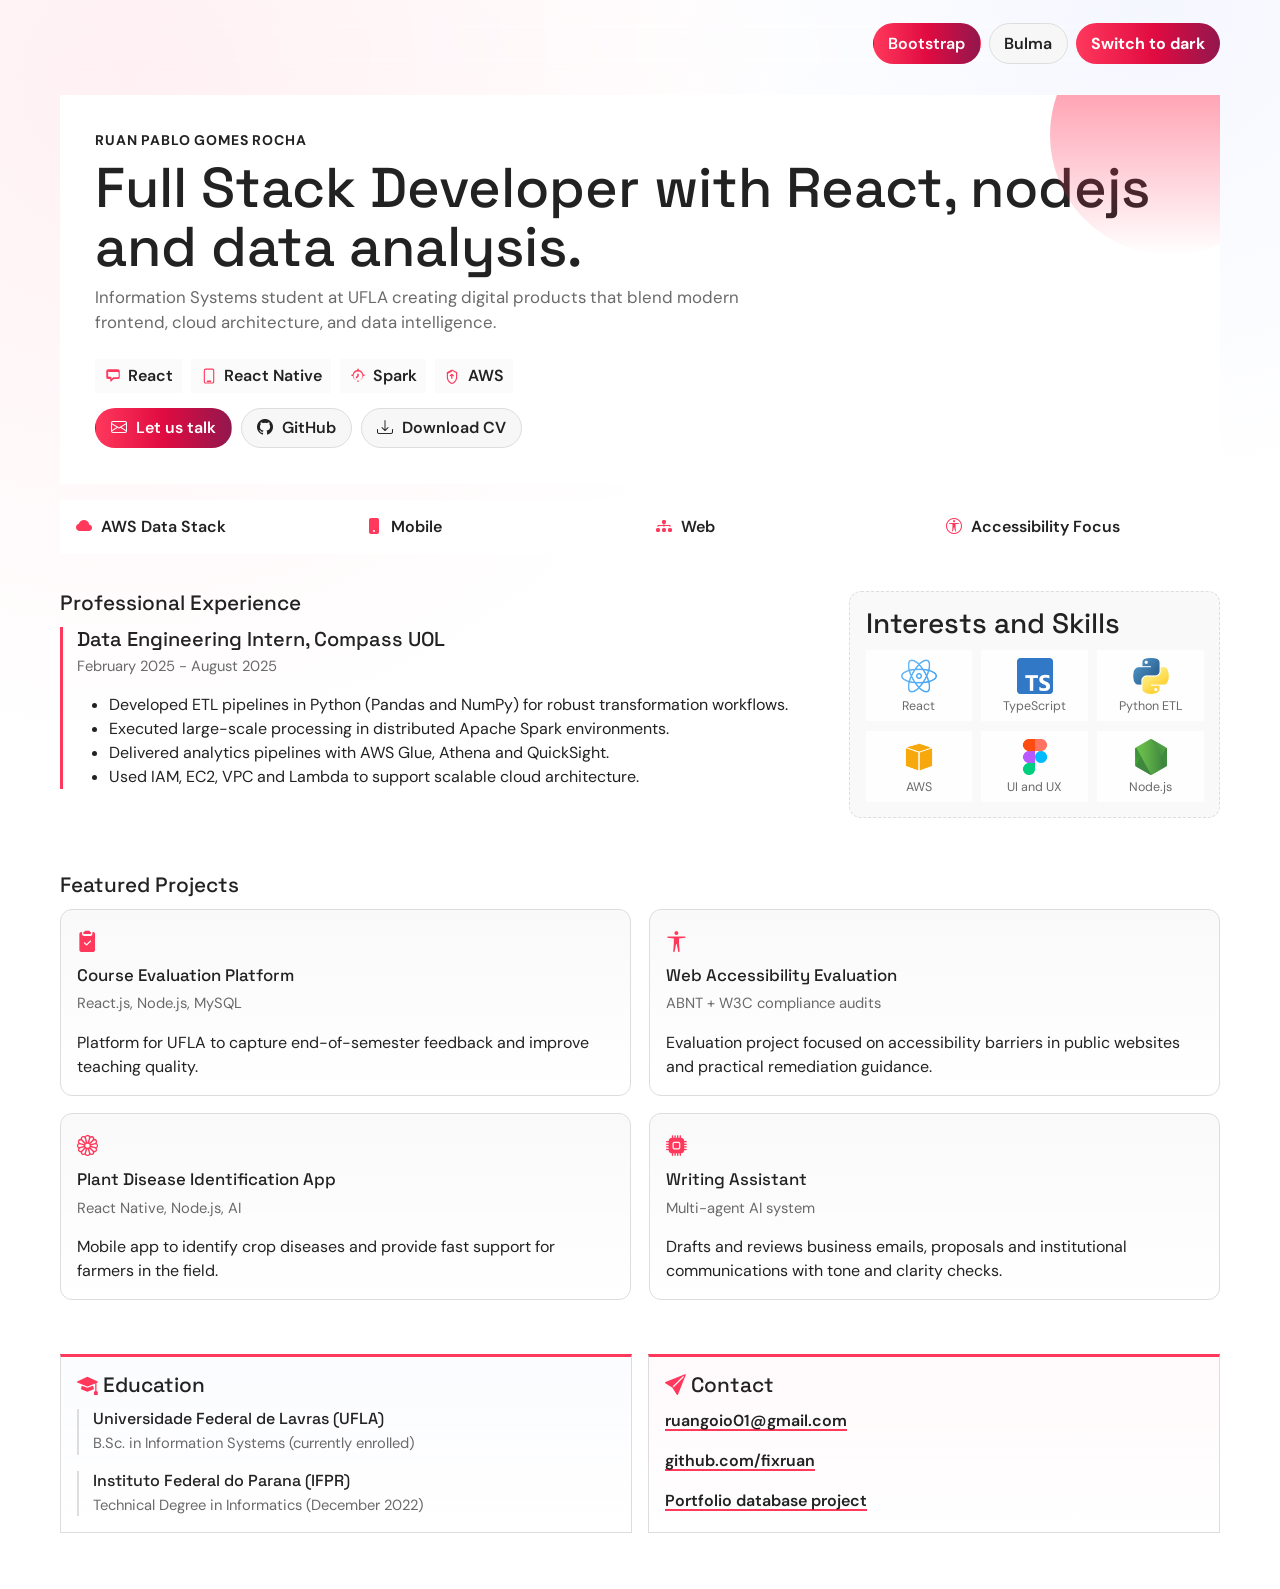
==== index-bootstrap.html @ f389c53b "import files" ====
<!doctype html>
<html lang="en" data-theme="light">
  <head>
    <meta charset="UTF-8" />
    <meta name="viewport" content="width=device-width, initial-scale=1" />
    <title>Ruan Rocha | Personal Page (Bootstrap)</title>
    <link
      href="https://cdn.jsdelivr.net/npm/bootstrap@5.3.3/dist/css/bootstrap.min.css"
      rel="stylesheet"
      integrity="sha384-QWTKZyjpPEjISv5WaRU9OFeRpok6YctnYmDr5pNlyT2bRjXh0JMhjY6hW+ALEwIH"
      crossorigin="anonymous"
    />
    <link
      rel="stylesheet"
      href="https://cdn.jsdelivr.net/npm/bootstrap-icons@1.11.3/font/bootstrap-icons.min.css"
    />
    <link rel="stylesheet" href="styles.css" />
  </head>
  <body>
    <div class="site-shell py-3">
      <header class="top-nav d-flex flex-wrap align-items-center justify-content-between gap-2 mb-4 fade-in">
        <div></div>
        <div class="d-flex flex-wrap gap-2 align-items-center">
          <a class="nav-pill is-active" href="index-bootstrap.html">Bootstrap</a>
          <a class="nav-pill" href="index-bulma.html">Bulma</a>
          <button type="button" class="theme-toggle" data-theme-toggle aria-label="Toggle color theme"></button>
        </div>
      </header>

      <main>
        <section class="hero-panel hero-split fade-in delay-1 reveal-on-scroll">
          <div class="row g-4 align-items-center">
            <div class="col-12">
              <p class="text-uppercase small fw-bold mb-2" style="letter-spacing: 0.06em">Ruan Pablo Gomes Rocha</p>
              <h1 class="name-title brand-font">Full Stack Developer with React, nodejs and data analysis.</h1>
              <p class="kicker mb-4">
                Information Systems student at UFLA creating digital products that blend modern frontend, cloud architecture, and data intelligence.
              </p>
              <div class="skills-inline" aria-label="Primary skills">
                <span class="skills-inline-item">
                  <svg viewBox="0 0 24 24" aria-hidden="true" focusable="false">
                    <path d="M3 5.5A2.5 2.5 0 0 1 5.5 3h13A2.5 2.5 0 0 1 21 5.5v8A2.5 2.5 0 0 1 18.5 16h-5.6l-3.2 3.2a.8.8 0 0 1-1.37-.57V16H5.5A2.5 2.5 0 0 1 3 13.5v-8Zm3.5.5a1 1 0 0 0-1 1v5a1 1 0 0 0 1 1h2.6a.8.8 0 0 1 .8.8v2.16l2.06-2.06a.8.8 0 0 1 .57-.24h5.97a1 1 0 0 0 1-1v-5a1 1 0 0 0-1-1h-12Z" />
                  </svg>
                  React
                </span>
                <span class="skills-inline-item">
                  <svg viewBox="0 0 24 24" aria-hidden="true" focusable="false">
                    <path d="M7.5 2A2.5 2.5 0 0 0 5 4.5v15A2.5 2.5 0 0 0 7.5 22h9a2.5 2.5 0 0 0 2.5-2.5v-15A2.5 2.5 0 0 0 16.5 2h-9Zm0 1.5h9a1 1 0 0 1 1 1v15a1 1 0 0 1-1 1h-9a1 1 0 0 1-1-1v-15a1 1 0 0 1 1-1ZM10 18a1 1 0 1 0 0 2h4a1 1 0 1 0 0-2h-4Z" />
                  </svg>
                  React Native
                </span>
                <span class="skills-inline-item">
                  <svg viewBox="0 0 24 24" aria-hidden="true" focusable="false">
                    <path d="M12 2a1 1 0 0 1 1 1v1.05a7.001 7.001 0 0 1 5.95 5.95H20a1 1 0 1 1 0 2h-1.05a7.001 7.001 0 0 1-5.95 5.95V19a1 1 0 1 1-2 0v-1.05A7.001 7.001 0 0 1 5.05 12H4a1 1 0 1 1 0-2h1.05A7.001 7.001 0 0 1 11 4.05V3a1 1 0 0 1 1-1Zm0 4a6 6 0 1 0 0 12 6 6 0 0 0 0-12Zm0 2.5a1 1 0 0 1 1 1V12a1 1 0 0 1-.3.7l-1.8 1.8a1 1 0 1 1-1.4-1.4l1.5-1.5V9.5a1 1 0 0 1 1-1Z" />
                  </svg>
                  Spark
                </span>
                <span class="skills-inline-item">
                  <svg viewBox="0 0 24 24" aria-hidden="true" focusable="false">
                    <path d="M12 3.2 5.1 7v6.7c0 4.2 2.9 8 6.9 9.1 4-1.1 6.9-4.9 6.9-9.1V7L12 3.2Zm0 1.7 5.4 3v5.8c0 3.4-2.2 6.5-5.4 7.6-3.2-1.1-5.4-4.2-5.4-7.6V8.9l5.4-3Zm-1.1 4.3-2.2 2.2 1.1 1.1 1.1-1.1v4.3h1.6v-4.3l1.1 1.1 1.1-1.1-2.2-2.2h-1.6Z" />
                  </svg>
                  AWS
                </span>
              </div>
              <div class="hero-actions">
                <a class="nav-pill is-active" href="mailto:ruangoio01@gmail.com"><i class="bi bi-envelope"></i> Let us talk</a>
                <a class="nav-pill" href="https://github.com/fixruan" target="_blank" rel="noreferrer"><i class="bi bi-github"></i> GitHub</a>
                <a class="nav-pill" href="cv%20-%20en.pdf" download="Ruan-Pablo-Gomes-Rocha-CV-en.pdf"><i class="bi bi-download"></i> Download CV</a>
              </div>
            </div>
          </div>
        </section>

        <section class="strip-metrics reveal-on-scroll">
          <div class="metric-item">
            <i class="bi bi-cloud-fill"></i>
            <span>AWS Data Stack</span>
          </div>
          <div class="metric-item">
            <i class="bi bi-phone-fill"></i>
            <span>Mobile</span>
          </div>
          <div class="metric-item">
            <i class="bi bi-diagram-3-fill"></i>
            <span>Web</span>
          </div>
          <div class="metric-item">
            <i class="bi bi-universal-access-circle"></i>
            <span>Accessibility Focus</span>
          </div>
        </section>

        <section class="feature-block reveal-on-scroll">
          <div class="row g-4">
            <div class="col-lg-8">
              <h2 class="section-title brand-font">Professional Experience</h2>
              <article class="timeline-item mb-0 timeline-accent">
                <h3 class="h5 mb-1">Data Engineering Intern, Compass UOL</h3>
                <p class="item-meta mb-3">February 2025 - August 2025</p>
                <ul class="mb-0">
                  <li>Developed ETL pipelines in Python (Pandas and NumPy) for robust transformation workflows.</li>
                  <li>Executed large-scale processing in distributed Apache Spark environments.</li>
                  <li>Delivered analytics pipelines with AWS Glue, Athena and QuickSight.</li>
                  <li>Used IAM, EC2, VPC and Lambda to support scalable cloud architecture.</li>
                </ul>
              </article>
            </div>
            <div class="col-lg-4">
              <div class="skills-wall">
                <h3 class="brand-font">Interests and Skills</h3>
                <div class="skills-media-grid">
                  <figure class="skill-media">
                    <img src="assets/react.png" alt="React" loading="lazy" />
                    <figcaption>React</figcaption>
                  </figure>
                  <figure class="skill-media">
                    <img src="assets/typescript.png" alt="TypeScript" loading="lazy" />
                    <figcaption>TypeScript</figcaption>
                  </figure>
                  <figure class="skill-media">
                    <img src="assets/python.png" alt="Python" loading="lazy" />
                    <figcaption>Python ETL</figcaption>
                  </figure>
                  <figure class="skill-media">
                    <img src="assets/aws.png" alt="AWS" loading="lazy" />
                    <figcaption>AWS</figcaption>
                  </figure>
                  <figure class="skill-media">
                    <img src="assets/figma.png" alt="Figma" loading="lazy" />
                    <figcaption>UI and UX</figcaption>
                  </figure>
                  <figure class="skill-media">
                    <img src="assets/node-js.png" alt="Node.js" loading="lazy" />
                    <figcaption>Node.js</figcaption>
                  </figure>
                </div>
              </div>
            </div>
          </div>
        </section>

        <section class="feature-block reveal-on-scroll">
          <h2 class="section-title brand-font">Featured Projects</h2>
          <div class="project-grid project-grid-vivid">
            <article class="project-card project-card-vivid">
              <p class="project-icon"><i class="bi bi-clipboard2-check-fill"></i></p>
              <h3 class="project-title brand-font">Course Evaluation Platform</h3>
              <p class="item-meta">React.js, Node.js, MySQL</p>
              <p class="mb-0">Platform for UFLA to capture end-of-semester feedback and improve teaching quality.</p>
            </article>
            <article class="project-card project-card-vivid">
              <p class="project-icon"><i class="bi bi-universal-access"></i></p>
              <h3 class="project-title brand-font">Web Accessibility Evaluation</h3>
              <p class="item-meta">ABNT + W3C compliance audits</p>
              <p class="mb-0">Evaluation project focused on accessibility barriers in public websites and practical remediation guidance.</p>
            </article>
            <article class="project-card project-card-vivid">
              <p class="project-icon"><i class="bi bi-flower1"></i></p>
              <h3 class="project-title brand-font">Plant Disease Identification App</h3>
              <p class="item-meta">React Native, Node.js, AI</p>
              <p class="mb-0">Mobile app to identify crop diseases and provide fast support for farmers in the field.</p>
            </article>
            <article class="project-card project-card-vivid">
              <p class="project-icon"><i class="bi bi-cpu-fill"></i></p>
              <h3 class="project-title brand-font">Writing Assistant</h3>
              <p class="item-meta">Multi-agent AI system</p>
              <p class="mb-0">Drafts and reviews business emails, proposals and institutional communications with tone and clarity checks.</p>
            </article>
          </div>
        </section>

        <section class="feature-block reveal-on-scroll">
          <div class="row g-3 align-items-stretch aligned-equal">
            <div class="col-md-6 d-flex">
              <section class="info-panel panel-education h-100 w-100">
                <h2 class="section-title brand-font"><i class="bi bi-mortarboard-fill"></i> Education</h2>
                <div class="timeline-item">
                  <h3 class="h6 mb-1">Universidade Federal de Lavras (UFLA)</h3>
                  <p class="item-meta mb-0">B.Sc. in Information Systems (currently enrolled)</p>
                </div>
                <div class="timeline-item mb-0">
                  <h3 class="h6 mb-1">Instituto Federal do Parana (IFPR)</h3>
                  <p class="item-meta mb-0">Technical Degree in Informatics (December 2022)</p>
                </div>
              </section>
            </div>
            <div class="col-md-6 d-flex">
              <section class="info-panel panel-contact h-100 w-100">
                <h2 class="section-title brand-font"><i class="bi bi-send-fill"></i> Contact</h2>
                <p class="mb-3"><a class="contact-link" href="mailto:ruangoio01@gmail.com">ruangoio01@gmail.com</a></p>
                <p class="mb-3"><a class="contact-link" href="https://github.com/fixruan" target="_blank" rel="noreferrer">github.com/fixruan</a></p>
                <p class="mb-0"><a class="contact-link" href="https://www.hardwareishard.net/portfolio-database" target="_blank" rel="noreferrer">Portfolio database project</a></p>
              </section>
            </div>
          </div>
        </section>
      </main>

      <footer class="footer-note"></footer>
    </div>

    <script src="script.js"></script>
  </body>
</html>
---- styles.css ----
@import url('https://fonts.googleapis.com/css2?family=DM+Sans:wght@400;500;700&family=Space+Grotesk:wght@500;700&display=swap');

:root {
  --bg: #ffffff;
  --surface: #ffffff;
  --surface-soft: #f7f7f7;
  --text: #222222;
  --text-muted: #6a6a6a;
  --border: #dddddd;
  --brand: #ff385c;
  --brand-deep: #e00b41;
  --luxe: #460479;
  --plus: #92174d;
  --hero-a: #fff0f3;
  --hero-b: #f5f7ff;
  --shadow-card: rgba(0, 0, 0, 0.02) 0 0 0 1px, rgba(0, 0, 0, 0.04) 0 2px 6px 0, rgba(0, 0, 0, 0.1) 0 4px 8px 0;
  --radius-lg: 20px;
  --radius-md: 14px;
}

:root[data-theme='dark'] {
  --bg: #121214;
  --surface: #1b1b1f;
  --surface-soft: #22232a;
  --text: #f7f7f7;
  --text-muted: #c1c1c1;
  --border: #3a3a44;
  --hero-a: #2a1520;
  --hero-b: #131f34;
  --shadow-card: rgba(0, 0, 0, 0.35) 0 0 0 1px, rgba(0, 0, 0, 0.45) 0 10px 20px -8px;
}

* {
  box-sizing: border-box;
}

body {
  margin: 0;
  font-family: 'DM Sans', system-ui, -apple-system, sans-serif;
  background: radial-gradient(circle at 10% 5%, var(--hero-a), transparent 35%),
    radial-gradient(circle at 90% 0%, var(--hero-b), transparent 25%),
    var(--bg);
  color: var(--text);
  min-height: 100vh;
}

h1,
h2,
h3,
.brand-font {
  font-family: 'Space Grotesk', 'DM Sans', sans-serif;
}

.site-shell {
  max-width: 1200px;
  margin: 0 auto;
  padding: 1.25rem;
}

.top-nav {
  border: 1px solid var(--border);
  border-radius: 999px;
  padding: 0.45rem 0.55rem;
  background: color-mix(in srgb, var(--surface) 82%, transparent);
  backdrop-filter: blur(8px);
  box-shadow: var(--shadow-card);
}

.nav-pill {
  border-radius: 999px;
  border: 1px solid var(--border);
  background: var(--surface-soft);
  color: var(--text);
  text-decoration: none;
  font-weight: 600;
  padding: 0.45rem 0.9rem;
  transition: transform 0.2s ease, background 0.2s ease;
}

.nav-pill:hover {
  transform: translateY(-1px);
}

.nav-pill.is-active {
  color: #fff;
  border-color: transparent;
  background: linear-gradient(90deg, var(--brand) 0%, var(--brand-deep) 50%, var(--plus) 100%);
}

.theme-toggle {
  border: 0;
  color: #fff;
  border-radius: 999px;
  padding: 0.52rem 0.95rem;
  font-weight: 700;
  background: linear-gradient(90deg, var(--brand) 0%, var(--brand-deep) 55%, var(--plus) 100%);
}

.hero-panel,
.section-card,
.project-card,
.contact-card {
  border: 1px solid var(--border);
  border-radius: var(--radius-lg);
  background: var(--surface);
  box-shadow: var(--shadow-card);
}

.hero-panel {
  padding: 2.2rem;
  position: relative;
  overflow: hidden;
}

.hero-panel::after {
  content: '';
  position: absolute;
  width: 240px;
  height: 240px;
  right: -70px;
  top: -80px;
  border-radius: 50%;
  background: linear-gradient(180deg, color-mix(in srgb, var(--brand) 68%, transparent), transparent);
  pointer-events: none;
}

.name-title {
  font-size: clamp(2rem, 5vw, 3.5rem);
  line-height: 1.05;
  margin-bottom: 0.5rem;
}

.kicker {
  color: var(--text-muted);
  font-size: 1.05rem;
  max-width: 58ch;
}

.tag-cloud {
  display: flex;
  flex-wrap: wrap;
  gap: 0.55rem;
}

.skill-chip {
  border-radius: 999px;
  border: 1px solid var(--border);
  padding: 0.35rem 0.8rem;
  background: var(--surface-soft);
  font-weight: 600;
  font-size: 0.88rem;
}

.section-card {
  padding: 1.2rem;
  margin-top: 1rem;
}

.section-title {
  font-size: 1.3rem;
  margin-bottom: 0.7rem;
}

.timeline-item {
  border-left: 2px solid var(--border);
  padding-left: 0.85rem;
  margin-bottom: 1rem;
}

.item-meta {
  color: var(--text-muted);
  font-size: 0.92rem;
}

.project-grid {
  display: grid;
  grid-template-columns: repeat(2, minmax(0, 1fr));
  gap: 1rem;
}

.project-card {
  padding: 1rem;
  transition: transform 0.25s ease;
}

.project-card:hover {
  transform: translateY(-4px);
}

.project-title {
  font-size: 1.05rem;
  margin-bottom: 0.45rem;
}

.contact-card {
  padding: 1rem;
}

.h-100 {
  height: 100%;
}

.contact-link {
  color: var(--text);
  font-weight: 600;
  text-decoration-color: var(--brand);
  text-decoration-thickness: 2px;
  text-underline-offset: 3px;
}

.fade-in {
  opacity: 0;
  transform: translateY(12px);
  animation: rise 0.8s ease forwards;
}

.delay-1 {
  animation-delay: 0.06s;
}

.delay-2 {
  animation-delay: 0.12s;
}

.delay-3 {
  animation-delay: 0.18s;
}

@keyframes rise {
  to {
    opacity: 1;
    transform: translateY(0);
  }
}

.footer-note {
  color: var(--text-muted);
  text-align: center;
  margin-top: 1.4rem;
  margin-bottom: 1rem;
  font-size: 0.92rem;
}

.hero-split {
  border-radius: 0;
  border: 0;
  box-shadow: none;
}

.top-nav {
  border: 0;
  border-radius: 0;
  box-shadow: none;
  background: transparent;
  padding-left: 0;
  padding-right: 0;
}

.hero-actions {
  display: flex;
  flex-wrap: wrap;
  gap: 0.6rem;
}

.skills-inline {
  display: flex;
  flex-wrap: wrap;
  gap: 0.55rem;
  margin-bottom: 0.95rem;
}

.skills-inline-item {
  display: inline-flex;
  align-items: center;
  gap: 0.4rem;
  font-weight: 600;
  color: var(--text);
  padding: 0.3rem 0.55rem;
  background: color-mix(in srgb, var(--surface-soft) 55%, transparent);
}

.skills-inline-item svg {
  width: 18px;
  height: 18px;
  fill: var(--brand);
  flex: 0 0 auto;
}

.hero-actions .nav-pill i {
  margin-right: 0.35rem;
}

.hero-visual {
  margin: 0;
  border-radius: 0;
  overflow: hidden;
  border: 0;
  box-shadow: none;
  background: var(--surface-soft);
}

.hero-visual img {
  width: 100%;
  height: 280px;
  object-fit: cover;
  display: block;
}

.hero-visual figcaption {
  padding: 0.65rem 0.85rem;
  color: var(--text-muted);
  font-size: 0.92rem;
  display: flex;
  align-items: center;
  gap: 0.4rem;
}

.strip-metrics {
  margin-top: 1rem;
  border-top: 0;
  border-bottom: 0;
  display: grid;
  grid-template-columns: repeat(4, minmax(0, 1fr));
  gap: 0;
  background: color-mix(in srgb, var(--surface) 88%, transparent);
}

.metric-item {
  padding: 0.95rem 1rem;
  display: flex;
  align-items: center;
  gap: 0.55rem;
  font-weight: 600;
}

.metric-item i {
  color: var(--brand);
}

.metric-item + .metric-item {
  border-left: 0;
}

.feature-block {
  margin-top: 1.2rem;
  padding: 1.1rem 0;
}

.timeline-accent {
  border-left: 3px solid var(--brand);
}

.skills-wall {
  border: 1px dashed var(--border);
  background: color-mix(in srgb, var(--surface-soft) 70%, transparent);
  border-radius: 12px;
  padding: 0.95rem;
}

.skills-wall h3 {
  margin-bottom: 0.6rem;
}

.skills-media-grid {
  display: grid;
  grid-template-columns: repeat(3, minmax(0, 1fr));
  gap: 0.6rem;
}

.skill-media {
  margin: 0;
  text-align: center;
  padding: 0.5rem 0.35rem;
  background: color-mix(in srgb, var(--surface) 78%, transparent);
}

.skill-media img {
  width: 36px;
  height: 36px;
  object-fit: contain;
  display: block;
  margin: 0 auto 0.35rem;
}

.skill-media figcaption {
  font-size: 0.78rem;
  color: var(--text-muted);
  line-height: 1.1;
}

.project-grid-vivid {
  gap: 1.1rem;
}

.project-card-vivid {
  border-radius: 12px;
  border: 1px solid var(--border);
  box-shadow: none;
  background: linear-gradient(180deg, color-mix(in srgb, var(--surface-soft) 70%, transparent), var(--surface));
}

.project-card-vivid:hover {
  transform: translateY(-6px) rotate(-0.25deg);
  box-shadow: var(--shadow-card);
}

.project-icon {
  margin: 0 0 0.5rem;
  color: var(--brand);
  font-size: 1.3rem;
}

.aligned-equal .column {
  display: flex;
}

.info-panel {
  width: 100%;
  height: 100%;
  border-top: 3px solid var(--brand);
  border-left: 1px solid var(--border);
  border-right: 1px solid var(--border);
  border-bottom: 1px solid var(--border);
  background: color-mix(in srgb, var(--surface) 88%, transparent);
  padding: 1rem;
}

.info-panel .section-title i {
  color: var(--brand);
}

.panel-education {
  background: linear-gradient(180deg, color-mix(in srgb, var(--hero-b) 38%, transparent), var(--surface));
}

.panel-contact {
  background: linear-gradient(180deg, color-mix(in srgb, var(--hero-a) 38%, transparent), var(--surface));
}

.w-100 {
  width: 100%;
}

.reveal-on-scroll {
  opacity: 0;
  transform: translateY(20px);
  transition: opacity 0.7s ease, transform 0.7s ease;
}

.reveal-on-scroll.is-visible {
  opacity: 1;
  transform: translateY(0);
}

@media (max-width: 900px) {
  .project-grid {
    grid-template-columns: 1fr;
  }

  .hero-panel {
    padding: 1.4rem;
  }

  .strip-metrics {
    grid-template-columns: repeat(2, minmax(0, 1fr));
  }

  .skills-media-grid {
    grid-template-columns: repeat(2, minmax(0, 1fr));
  }

  .metric-item:nth-child(3) {
    border-left: 0;
  }
}

@media (max-width: 620px) {
  .strip-metrics {
    grid-template-columns: 1fr;
  }

  .metric-item + .metric-item {
    border-left: 0;
    border-top: 1px solid var(--border);
  }
}
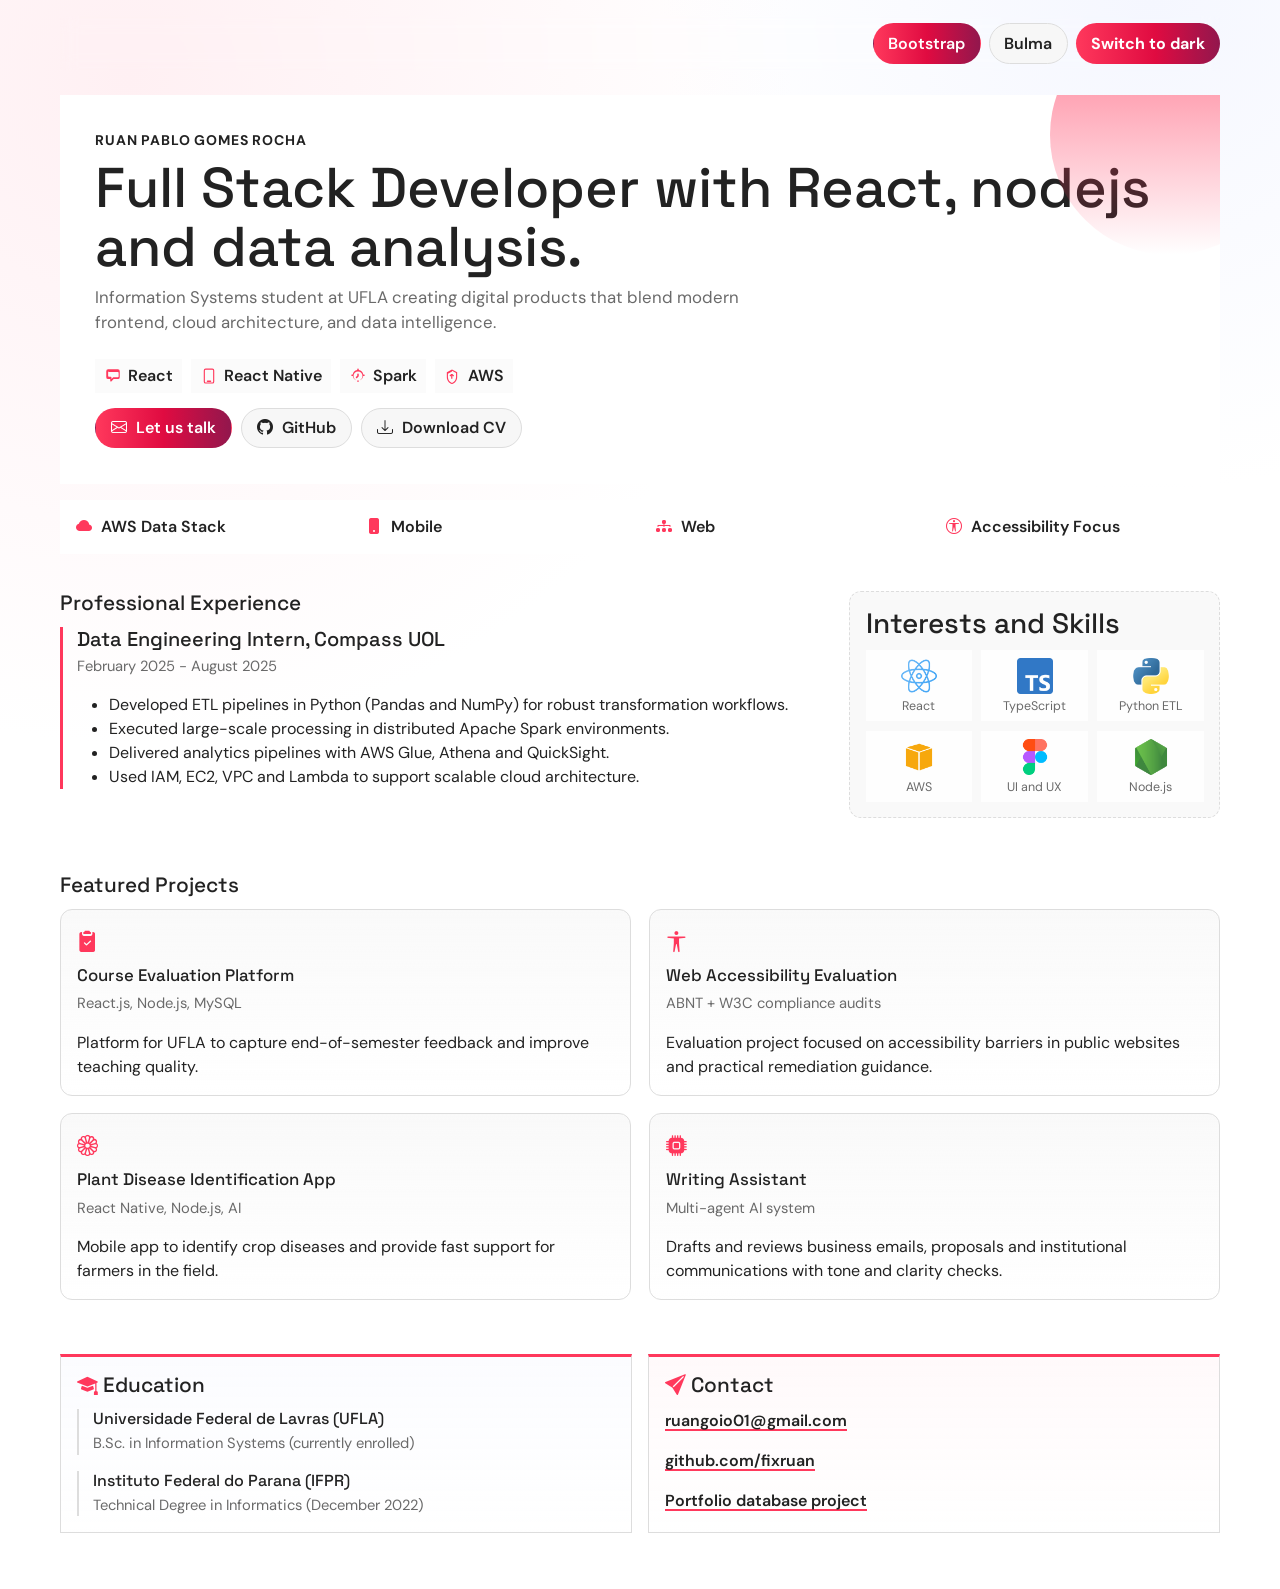
==== commit 1e86fa60: "add index.html" ====
--- a/index-bootstrap.html
+++ b/index-bootstrap.html
@@ -22,7 +22,7 @@
         <div></div>
         <div class="d-flex flex-wrap gap-2 align-items-center">
           <a class="nav-pill is-active" href="index-bootstrap.html">Bootstrap</a>
-          <a class="nav-pill" href="index-bulma.html">Bulma</a>
+          <a class="nav-pill" href="index.html">Bulma</a>
           <button type="button" class="theme-toggle" data-theme-toggle aria-label="Toggle color theme"></button>
         </div>
       </header>
